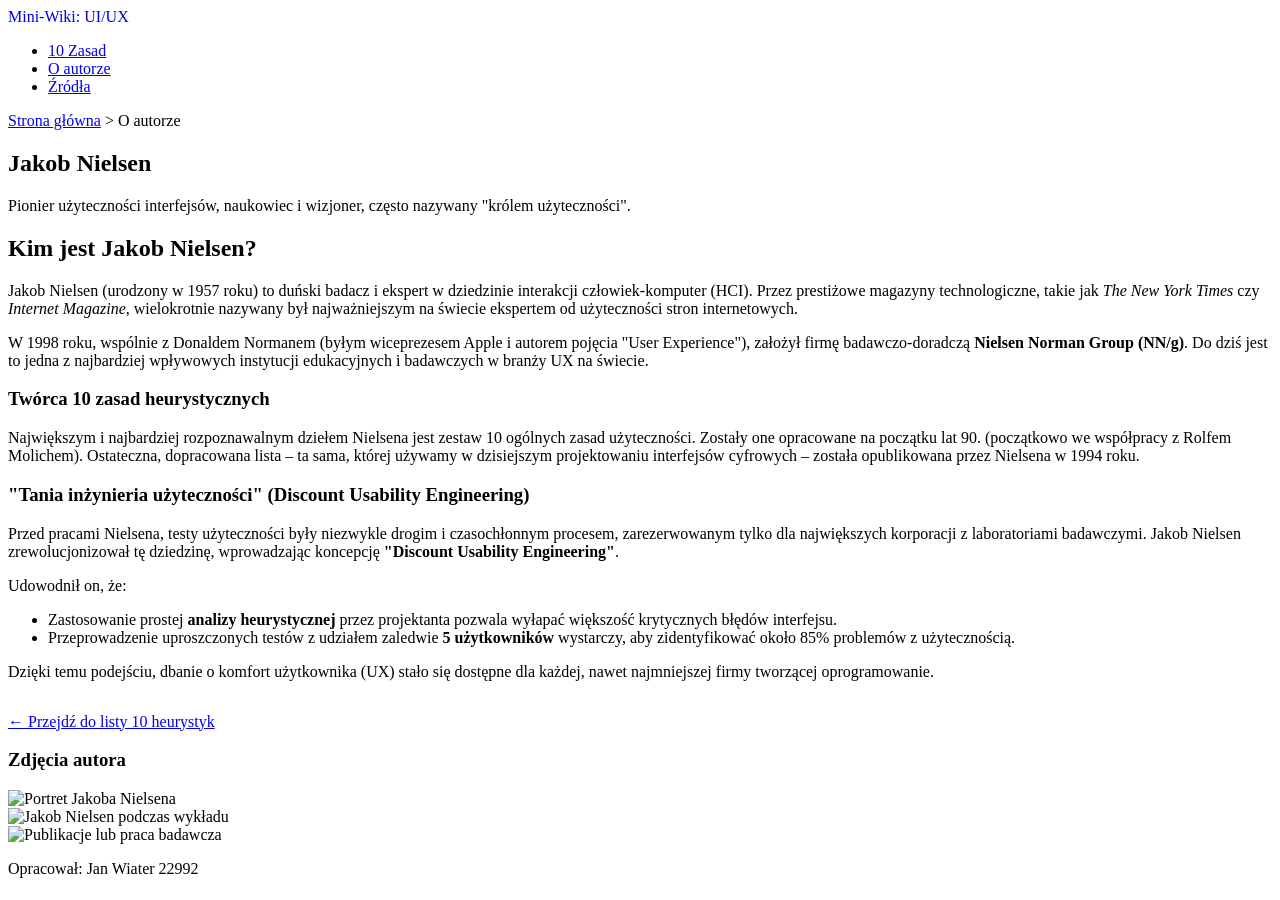
==== autor.html @ 84d5ce53 "Add files via upload" ====
<!DOCTYPE html>
<html lang="pl">
<head>
    <meta charset="UTF-8">
    <meta name="viewport" content="width=device-width, initial-scale=1.0">
    <title>Wiater Jan</title>
    <link rel="stylesheet" href="css/style.css">
</head>
<body>
    <header class="naglowek-glowny">
        <a href="index.html" class="logo" style="text-decoration: none;">Mini-Wiki: UI/UX</a>
        <nav aria-label="Nawigacja główna">
            <ul class="linki-nawigacji">
                <li><a href="index.html">10 Zasad</a></li>
                <li><a href="autor.html" aria-current="page">O autorze</a></li>
                <li><a href="zrodla.html">Źródła</a></li>
            </ul>
        </nav>
    </header>

    <nav class="okruszki" aria-label="Ścieżka nawigacyjna">
        <a href="index.html">Strona główna</a> > 
        <span aria-current="page">O autorze</span>
    </nav>

    <main class="kontener">
        <section class="sekcja-tytulowa">
            <h1>Jakob Nielsen</h1>
            <p>Pionier użyteczności interfejsów, naukowiec i wizjoner, często nazywany "królem użyteczności".</p>
        </section>

        <div class="uklad-autora">
            <div class="tekst-autora">
                <section class="opis" style="margin-bottom: 0;">
                    <h2>Kim jest Jakob Nielsen?</h2>
                    <p>Jakob Nielsen (urodzony w 1957 roku) to duński badacz i ekspert w dziedzinie interakcji człowiek-komputer (HCI). Przez prestiżowe magazyny technologiczne, takie jak <em>The New York Times</em> czy <em>Internet Magazine</em>, wielokrotnie nazywany był najważniejszym na świecie ekspertem od użyteczności stron internetowych.</p>
                    <p>W 1998 roku, wspólnie z Donaldem Normanem (byłym wiceprezesem Apple i autorem pojęcia "User Experience"), założył firmę badawczo-doradczą <strong>Nielsen Norman Group (NN/g)</strong>. Do dziś jest to jedna z najbardziej wpływowych instytucji edukacyjnych i badawczych w branży UX na świecie.</p>

                    <h3>Twórca 10 zasad heurystycznych</h3>
                    <p>Największym i najbardziej rozpoznawalnym dziełem Nielsena jest zestaw 10 ogólnych zasad użyteczności. Zostały one opracowane na początku lat 90. (początkowo we współpracy z Rolfem Molichem). Ostateczna, dopracowana lista – ta sama, której używamy w dzisiejszym projektowaniu interfejsów cyfrowych – została opublikowana przez Nielsena w 1994 roku.</p>

                    <h3>"Tania inżynieria użyteczności" (Discount Usability Engineering)</h3>
                    <p>Przed pracami Nielsena, testy użyteczności były niezwykle drogim i czasochłonnym procesem, zarezerwowanym tylko dla największych korporacji z laboratoriami badawczymi. Jakob Nielsen zrewolucjonizował tę dziedzinę, wprowadzając koncepcję <strong>"Discount Usability Engineering"</strong>.</p>
                    <p>Udowodnił on, że:</p>
                    <ul>
                        <li>Zastosowanie prostej <strong>analizy heurystycznej</strong> przez projektanta pozwala wyłapać większość krytycznych błędów interfejsu.</li>
                        <li>Przeprowadzenie uproszczonych testów z udziałem zaledwie <strong>5 użytkowników</strong> wystarczy, aby zidentyfikować około 85% problemów z użytecznością.</li>
                    </ul>
                    <p>Dzięki temu podejściu, dbanie o komfort użytkownika (UX) stało się dostępne dla każdej, nawet najmniejszej firmy tworzącej oprogramowanie.</p>

                    <div style="margin-top: 2rem; text-align: left;">
                        <a href="index.html" class="przycisk-glowny">← Przejdź do listy 10 heurystyk</a>
                    </div>
                </section>
            </div>

            <aside class="zdjecia-boczne-autora">
                <div class="galeria-autora">
                    <h3>Zdjęcia autora</h3>
                    <div class="siatka-autora">
                        <div class="opakowanie-zdjecia-autora">
                            <img src="images/nielsen-1.jpg" alt="Portret Jakoba Nielsena">
                        </div>
                        <div class="opakowanie-zdjecia-autora">
                            <img src="images/nielsen-2.png" alt="Jakob Nielsen podczas wykładu">
                        </div>
                        <div class="opakowanie-zdjecia-autora">
                            <img src="images/nielsen.jpg" alt="Publikacje lub praca badawcza">
                        </div>
                    </div>
                </div>
            </aside>
        </div>
    </main>

    <footer class="stopka-glowna">
        <p> Opracował: Jan Wiater 22992</p>
    </footer>
        <script>
document.querySelectorAll('main img').forEach(img => {
    img.style.cursor = 'zoom-in';
    img.addEventListener('click', () => {
        const overlay = document.createElement('div');
        overlay.style.cssText = 'position:fixed;inset:0;background:rgba(0,0,0,0.9);display:flex;justify-content:center;align-items:center;z-index:10000;cursor:zoom-out;';
        
        const fullImg = document.createElement('img');
        fullImg.src = img.src;
        fullImg.style.cssText = 'max-width:95vw;max-height:95vh;object-fit:contain;border-radius:6px;';
        
        overlay.appendChild(fullImg);
        document.body.appendChild(overlay);

        const zamknij = () => overlay.remove();
        overlay.addEventListener('click', zamknij);
        document.addEventListener('keydown', e => { if (e.key === 'Escape') zamknij(); }, { once: true });
    });
});
</script>
</body>
</html>
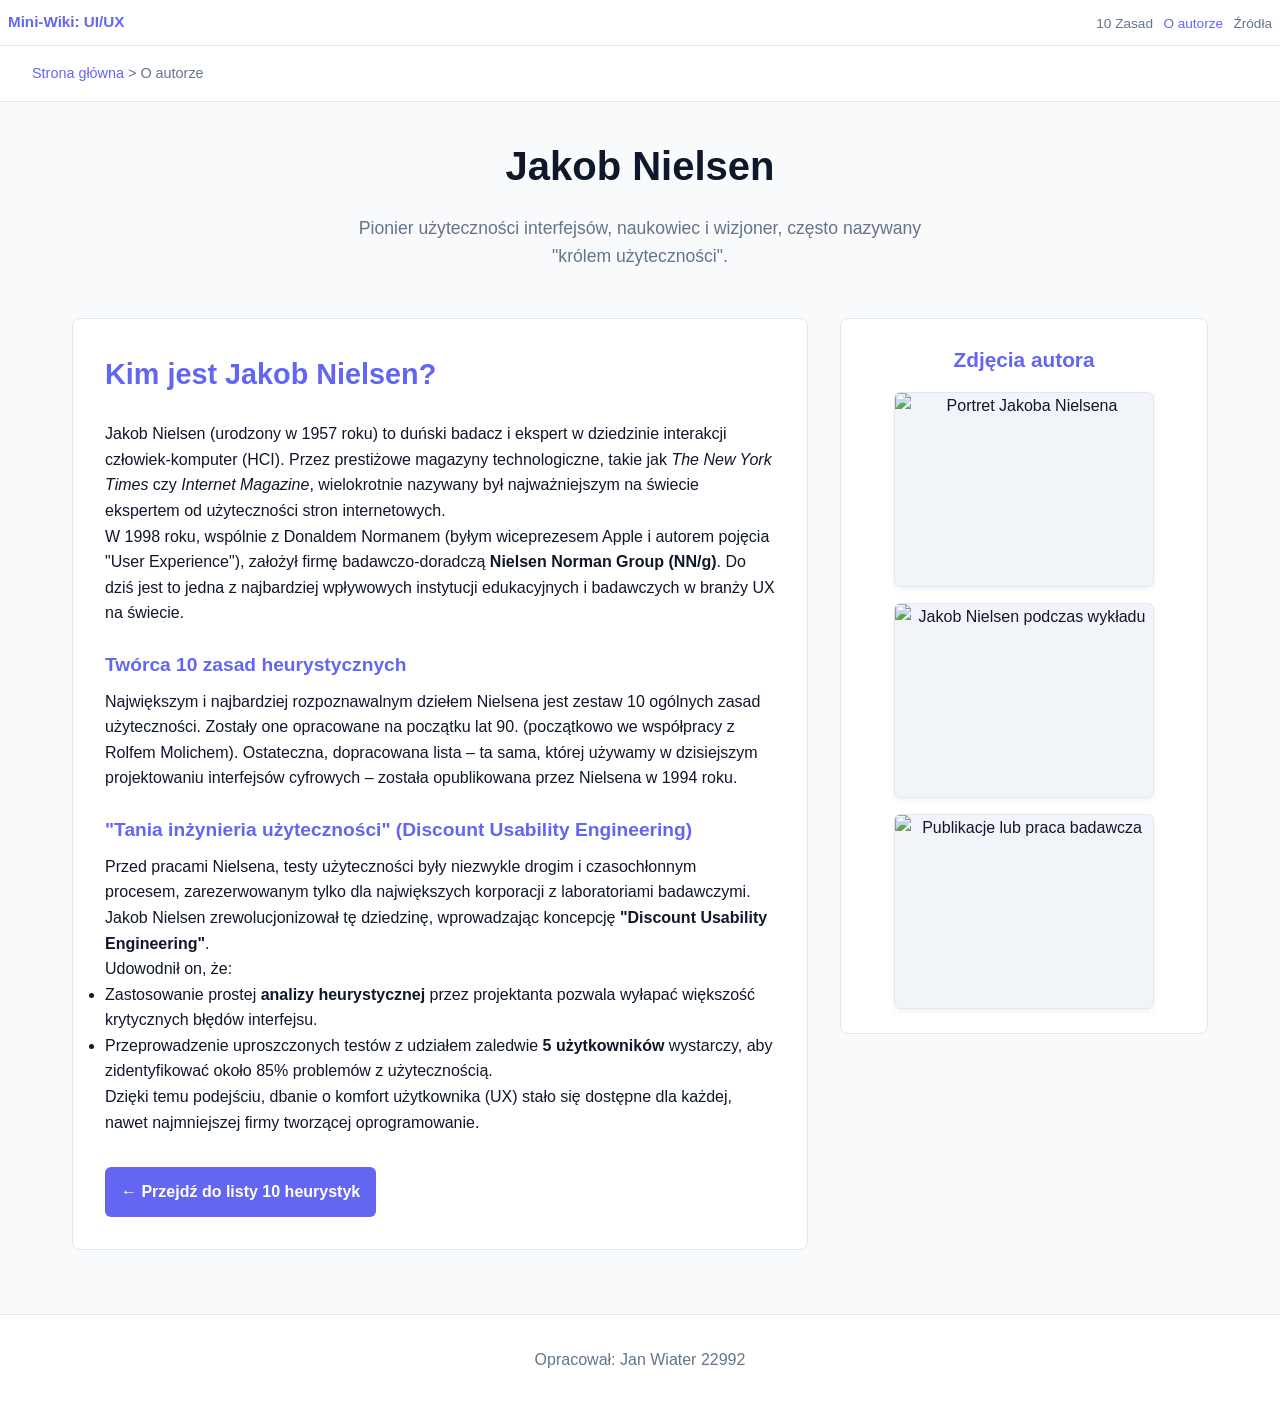
==== commit b17eab3a: "Fix stylesheet link in autor.html" ====
--- a/autor.html
+++ b/autor.html
@@ -4,7 +4,7 @@
     <meta charset="UTF-8">
     <meta name="viewport" content="width=device-width, initial-scale=1.0">
     <title>Wiater Jan</title>
-    <link rel="stylesheet" href="css/style.css">
+    <link rel="stylesheet" href="style.css">
 </head>
 <body>
     <header class="naglowek-glowny">
@@ -97,4 +97,4 @@
 });
 </script>
 </body>
-</html>+</html>
--- a/style.css
+++ b/style.css
@@ -0,0 +1,342 @@
+* { box-sizing: border-box; margin: 0; padding: 0; }
+
+body {
+    font-family: -apple-system, BlinkMacSystemFont, "Segoe UI", Roboto, Helvetica, Arial, sans-serif;
+    background-color: #f8fafc;
+    color: #0f172a;
+    line-height: 1.6;
+}
+
+a:focus, button:focus { outline: 3px solid #facc15; outline-offset: 2px; }
+
+.naglowek-glowny {
+    background: #ffffff;
+    border-bottom: 1px solid #e2e8f0;
+    padding: 1rem 2rem;
+    display: flex;
+    justify-content: space-between;
+    align-items: center;
+    position: sticky;
+    top: 0;
+    z-index: 9999 !important;
+}
+
+.logo, .okruszki a, .paginacja a { color: #6366f1; text-decoration: none; }
+.logo { font-weight: 700; font-size: 1.25rem; }
+
+.linki-nawigacji { list-style: none; display: flex; gap: 1.5rem; }
+.linki-nawigacji a { text-decoration: none; color: #64748b; font-weight: 500; transition: color 0.2s; }
+.linki-nawigacji a:hover, .linki-nawigacji a[aria-current="page"] { color: #6366f1; }
+
+.przycisk-menu {
+    display: none;
+    background: none;
+    border: none;
+    font-size: 1.8rem;
+    color: #6366f1;
+    cursor: pointer;
+    padding: 0.25rem 0.5rem;
+    line-height: 1;
+}
+
+.okruszki {
+    padding: 1rem 2rem;
+    font-size: 0.9rem;
+    color: #64748b;
+    border-bottom: 1px solid #e2e8f0;
+    background: #ffffff;
+}
+
+/* Układ główny */
+.kontener { max-width: 1200px; margin: 0 auto; padding: 2rem; }
+.zawartosc-strony { display: flex; flex-direction: column; max-width: 1400px; margin: 0 auto; }
+
+.sekcja-tytulowa { text-align: center; margin-bottom: 3rem; }
+.sekcja-tytulowa h1 { font-size: 2.5rem; margin-bottom: 1rem; }
+.sekcja-tytulowa p { color: #64748b; font-size: 1.1rem; max-width: 600px; margin: 0 auto; }
+
+/* Wspólne style boksów i siatek */
+.opis, .biografia-autora, .karta, .prosty-przyklad, .pudelko-przykladu, .galeria-autora {
+    background: #ffffff;
+    border: 1px solid #e2e8f0;
+    border-radius: 8px;
+}
+
+.siatka-kart, .siatka-przykladow, .siatka-zrodel {
+    display: grid;
+    grid-template-columns: 1fr;
+}
+
+/* Sekcje opisowe */
+.opis, .biografia-autora { padding: 2rem; margin-bottom: 2rem; }
+.opis h2, .biografia-autora h2 { font-size: 1.8rem; margin-bottom: 1.5rem; color: #6366f1; }
+.opis h3, .biografia-autora h3 { font-size: 1.2rem; margin: 1.5rem 0 0.5rem; color: #6366f1; }
+
+/* Karty heurystyk */
+.siatka-kart { gap: 1.5rem; }
+.karta {
+    padding: 1.5rem;
+    display: flex;
+    flex-direction: column;
+    transition: transform 0.2s, box-shadow 0.2s;
+}
+.karta:hover { transform: translateY(-4px); box-shadow: 0 10px 15px -3px rgba(0, 0, 0, 0.1); }
+.wyrozniona-karta { border: 2px solid #6366f1; background-color: #eff6ff; }
+.numer-karty { font-size: 2rem; font-weight: 900; color: #e2e8f0; margin-bottom: 0.5rem; }
+.wyrozniona-karta .numer-karty { color: #6366f1; }
+.karta h2 { font-size: 1.25rem; margin-bottom: 0.5rem; }
+.opis-karty { color: #64748b; margin-bottom: 1.5rem; flex-grow: 1; }
+
+/* Przyciski */
+.przycisk-glowny, .przycisk-poboczny {
+    display: inline-block;
+    padding: 0.75rem 1rem;
+    border-radius: 6px;
+    text-decoration: none;
+    font-weight: 600;
+    text-align: center;
+    cursor: pointer;
+    transition: background-color 0.2s;
+}
+.przycisk-glowny { background: #6366f1; color: #ffffff; }
+.przycisk-glowny:hover { background: #4f46e5; }
+.przycisk-poboczny { background: #f1f5f9; color: #0f172a; }
+.przycisk-poboczny:hover { background: #e2e8f0; }
+
+/* Nawigacja boczna i artykuł */
+.nawigacja-boczna { background: #ffffff; padding: 2rem; border-right: 1px solid #e2e8f0; min-width: 250px; }
+.nawigacja-boczna ul { list-style: none; }
+.nawigacja-boczna li { margin-bottom: 0.5rem; }
+.nawigacja-boczna a {
+    text-decoration: none;
+    color: #64748b;
+    display: block;
+    padding: 0.5rem;
+    border-radius: 4px;
+    transition: background-color 0.2s;
+}
+.nawigacja-boczna a:hover { background: #f8fafc; }
+.nawigacja-boczna a.aktywny {
+    font-weight: 700;
+    color: #6366f1;
+    background: #eff6ff;
+    border-left: 4px solid #6366f1;
+}
+
+.tresc-artykulu { padding: 2rem; flex-grow: 1; max-width: 900px; }
+.plakietka {
+    background: #6366f1;
+    color: #ffffff;
+    padding: 0.25rem 0.5rem;
+    border-radius: 4px;
+    font-size: 0.8rem;
+    font-weight: bold;
+    text-transform: uppercase;
+}
+.naglowek-artykulu h1 { font-size: 2.5rem; margin: 1rem 0; }
+.tlumaczenie-ang {
+    color: #64748b;
+    font-size: 1.1rem;
+    margin-bottom: 2rem;
+    border-bottom: 1px solid #e2e8f0;
+    padding-bottom: 1rem;
+}
+
+.prosty-przyklad { padding: 1.5rem; margin-top: 1.5rem; display: flex; flex-direction: column; align-items: center; }
+.prosty-przyklad img { max-width: 100%; border-radius: 4px; background: #f1f5f9; }
+
+.pudelko-z-notatka {
+    background-color: #fffbeb;
+    border-left: 4px solid #f59e0b;
+    padding: 1.5rem;
+    margin: 2rem 0;
+    border-radius: 0 8px 8px 0;
+}
+.pudelko-z-notatka h3 { color: #b45309; margin-bottom: 0.5rem; font-size: 1.1rem; }
+
+.sekcja-galerii { margin-top: 2rem; padding-top: 2rem; border-top: 1px solid #e2e8f0; }
+.siatka-przykladow { gap: 2rem; margin-top: 1.5rem; }
+
+.pudelko-przykladu { padding: 1.5rem; position: relative; margin-top: 1rem; }
+.pudelko-przykladu.dobry { border-top: 4px solid #22c55e; }
+.pudelko-przykladu.zly { border-top: 4px solid #ef4444; }
+.etykieta-statusu {
+    position: absolute;
+    top: -12px;
+    left: 1rem;
+    background: #ffffff;
+    padding: 0 0.5rem;
+    font-size: 0.8rem;
+    font-weight: bold;
+    color: #64748b;
+}
+
+figure img {
+    max-width: 100%;
+    height: auto;
+    border: 1px solid #e2e8f0;
+    border-radius: 4px;
+    margin-bottom: 1rem;
+    display: block;
+    background: #f1f5f9;
+}
+figcaption { font-size: 0.95rem; background: #f8fafc; padding: 1rem; border-radius: 6px; }
+figcaption strong { color: #0f172a; }
+
+table { width: 100%; margin: 0.75rem 0; border-collapse: collapse; font-size: 0.9rem; }
+table th, table td { padding: 0.4rem 0.5rem; }
+
+.lightbox img {
+    max-width: 92%;
+    max-height: 85vh;
+    object-fit: contain;
+    border-radius: 8px;
+    box-shadow: 0 4px 20px rgba(0, 0, 0, 0.5);
+}
+
+.paginacja {
+    display: flex;
+    justify-content: space-between;
+    margin-top: 4rem;
+    padding-top: 2rem;
+    border-top: 1px solid #e2e8f0;
+}
+.paginacja a { font-weight: 600; }
+.paginacja a:hover { text-decoration: underline; }
+
+/* Strona O autorze */
+.uklad-autora { display: flex; flex-direction: column; gap: 2rem; }
+.galeria-autora { padding: 1.5rem; text-align: center; }
+.galeria-autora h3 { margin-bottom: 1rem; color: #6366f1; font-size: 1.3rem; }
+.siatka-autora { display: flex; flex-direction: column; align-items: center; gap: 1rem; }
+.opakowanie-zdjecia-autora {
+    width: 100%;
+    max-width: 260px;
+    border-radius: 6px;
+    overflow: hidden;
+    border: 1px solid #e2e8f0;
+    box-shadow: 0 4px 6px -1px rgba(0, 0, 0, 0.05);
+    aspect-ratio: 4 / 3;
+    background-color: #f1f5f9;
+}
+.opakowanie-zdjecia-autora img { width: 100%; height: 100%; object-fit: cover; display: block; }
+
+.siatka-zrodel { gap: 2rem; margin-top: 2rem; }
+.karta-zrodla {
+    background: linear-gradient(135deg, #6366f1, #818cf8);
+    color: #ffffff;
+    padding: 2.5rem 2rem;
+    border-radius: 12px;
+    text-decoration: none;
+    display: flex;
+    flex-direction: column;
+    transition: transform 0.3s ease, box-shadow 0.3s ease;
+    position: relative;
+    overflow: hidden;
+}
+.karta-zrodla:hover {
+    transform: translateY(-8px);
+    box-shadow: 0 20px 25px -5px rgba(99, 102, 241, 0.3), 0 10px 10px -5px rgba(99, 102, 241, 0.1);
+}
+.karta-zrodla::after {
+    content: "↗";
+    position: absolute;
+    top: 1.5rem;
+    right: 1.5rem;
+    font-size: 1.5rem;
+    font-weight: bold;
+    opacity: 0.5;
+    transition: opacity 0.3s ease, transform 0.3s ease;
+}
+.karta-zrodla:hover::after { opacity: 1; transform: translate(3px, -3px); }
+.ikona-zrodla { font-size: 2.5rem; margin-bottom: 1rem; }
+.karta-zrodla h3 { margin-bottom: 1rem; font-size: 1.4rem; color: #ffffff; }
+.karta-zrodla p { color: rgba(255, 255, 255, 0.9); font-size: 0.95rem; line-height: 1.5; }
+
+/* Stopka */
+.stopka-glowna {
+    text-align: center;
+    padding: 2rem;
+    margin-top: 2rem;
+    background: #ffffff;
+    border-top: 1px solid #e2e8f0;
+    color: #64748b;
+}
+
+/* =========================================
+   RESPONSYWNOŚĆ 
+   ========================================= */
+@media (max-width: 767px) {
+    body { line-height: 1.4; }
+    h1, h2, h3 { line-height: 1.2; }
+
+    .lightbox { display: none !important; }
+    main img { cursor: default !important; }
+
+    .kontener, .tresc-artykulu, .naglowek-glowny, .okruszki, .stopka-glowna {
+        padding-left: 0.5rem;
+        padding-right: 0.5rem;
+        margin: 0;
+    }
+
+    .opis, .biografia-autora, .karta, .pudelko-przykladu, .prosty-przyklad, .galeria-autora {
+        padding: 1rem 0.75rem;
+        margin-bottom: 1rem;
+        border-radius: 0;
+        border-left: none;
+        border-right: none;
+    }
+
+    .sekcja-tytulowa { margin-bottom: 1.5rem; }
+    .paginacja { margin-top: 2rem; padding-top: 1rem; }
+}
+
+@media (max-width: 899px) {
+    .nawigacja-boczna { display: none; }
+}
+
+@media (min-width: 768px) {
+    .siatka-kart, .siatka-przykladow, .siatka-zrodel {
+        grid-template-columns: repeat(2, 1fr);
+    }
+}
+
+@media (min-width: 900px) {
+    .zawartosc-strony { flex-direction: row; align-items: flex-start; }
+    .nawigacja-boczna {
+        position: sticky;
+        top: 4.5rem;
+        max-height: calc(100vh - 5rem);
+        overflow-y: auto;
+    }
+}
+
+@media (min-width: 992px) {
+    .uklad-autora { flex-direction: row; align-items: flex-start; }
+    .tekst-autora { flex: 2; position: relative; z-index: 20; }
+    .zdjecia-boczne-autora { flex: 1; position: sticky; top: 5rem; }
+}
+
+@media (min-width: 1024px) {
+    .siatka-kart, .siatka-zrodel { grid-template-columns: repeat(3, 1fr); }
+}
+.naglowek-glowny {
+        position: static;
+        padding: 0.6rem 0.5rem;
+        gap: 0.5rem;
+    }
+
+    .logo {
+        font-size: 0.95rem;
+        white-space: nowrap;
+    }
+
+    .linki-nawigacji {
+        gap: 0.65rem;
+        align-items: center;
+    }
+
+    .linki-nawigacji a {
+        font-size: 0.85rem;
+        white-space: nowrap;
+    }
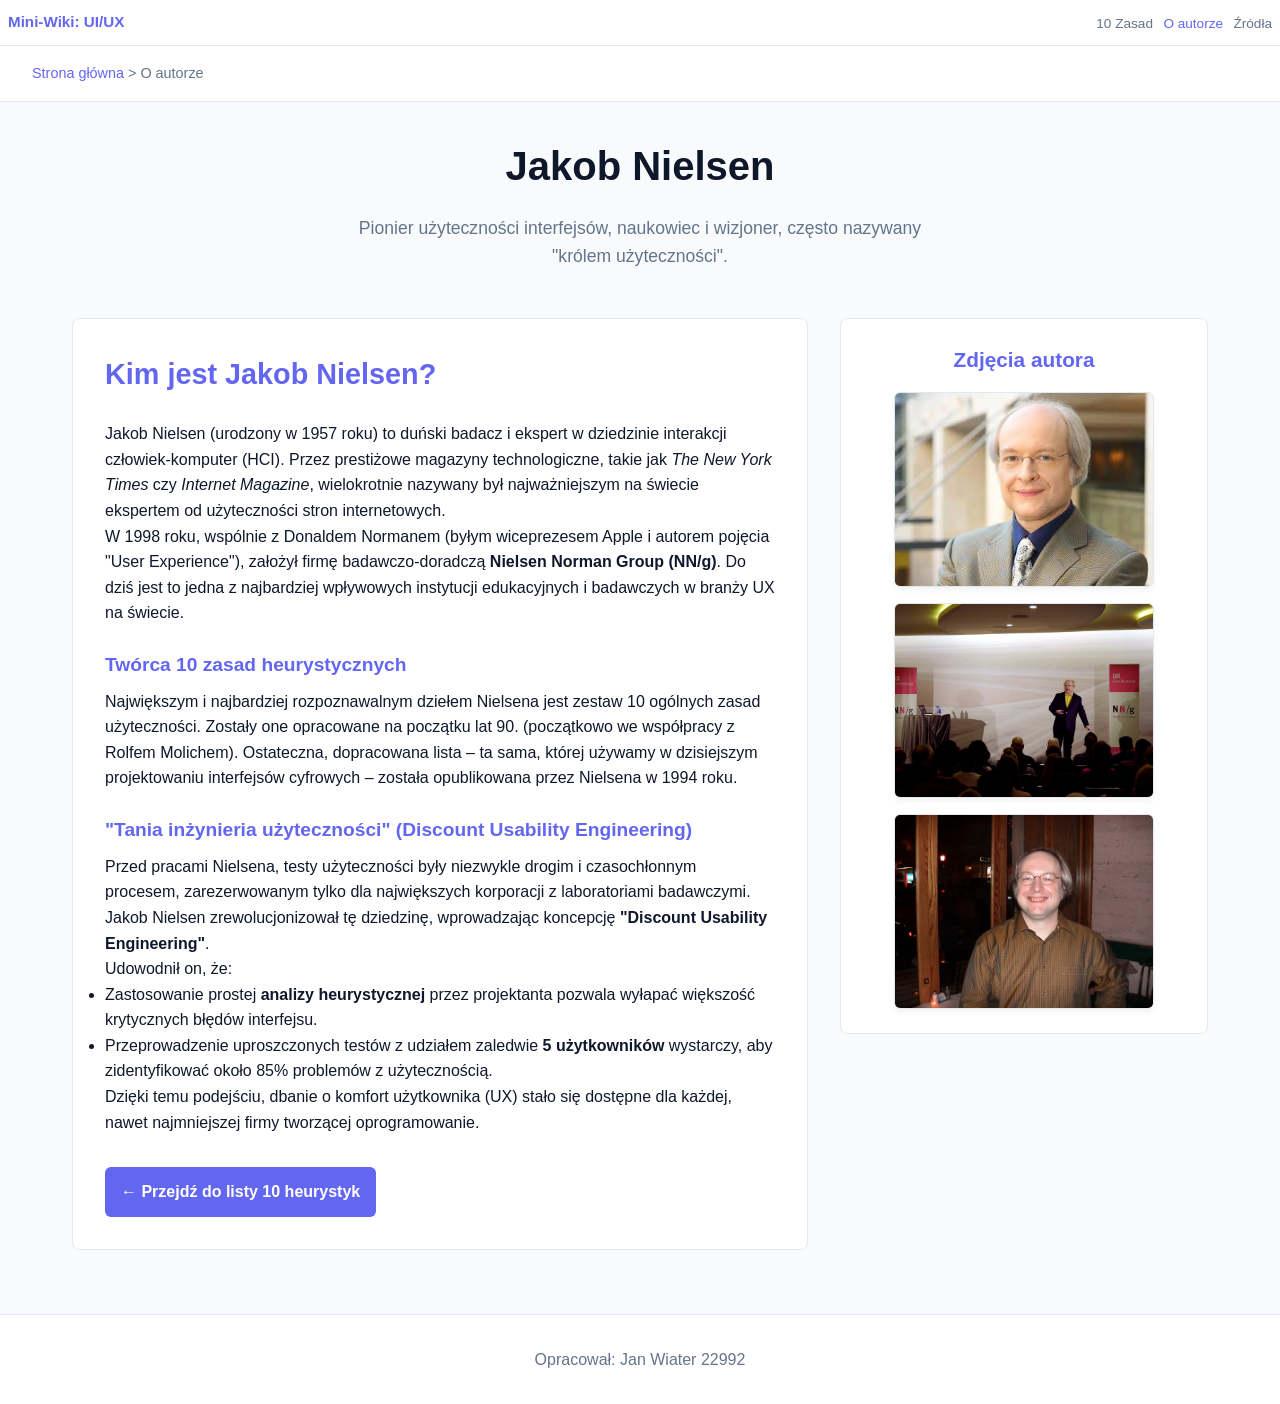
==== commit 2caa39f6: "Update autor.html" ====
--- a/autor.html
+++ b/autor.html
@@ -59,13 +59,13 @@
                     <h3>Zdjęcia autora</h3>
                     <div class="siatka-autora">
                         <div class="opakowanie-zdjecia-autora">
-                            <img src="images/nielsen-1.jpg" alt="Portret Jakoba Nielsena">
+                            <img src="nielsen-1.jpg" alt="Portret Jakoba Nielsena">
                         </div>
                         <div class="opakowanie-zdjecia-autora">
-                            <img src="images/nielsen-2.png" alt="Jakob Nielsen podczas wykładu">
+                            <img src="nielsen-2.png" alt="Jakob Nielsen podczas wykładu">
                         </div>
                         <div class="opakowanie-zdjecia-autora">
-                            <img src="images/nielsen.jpg" alt="Publikacje lub praca badawcza">
+                            <img src="nielsen.jpg" alt="Publikacje lub praca badawcza">
                         </div>
                     </div>
                 </div>
